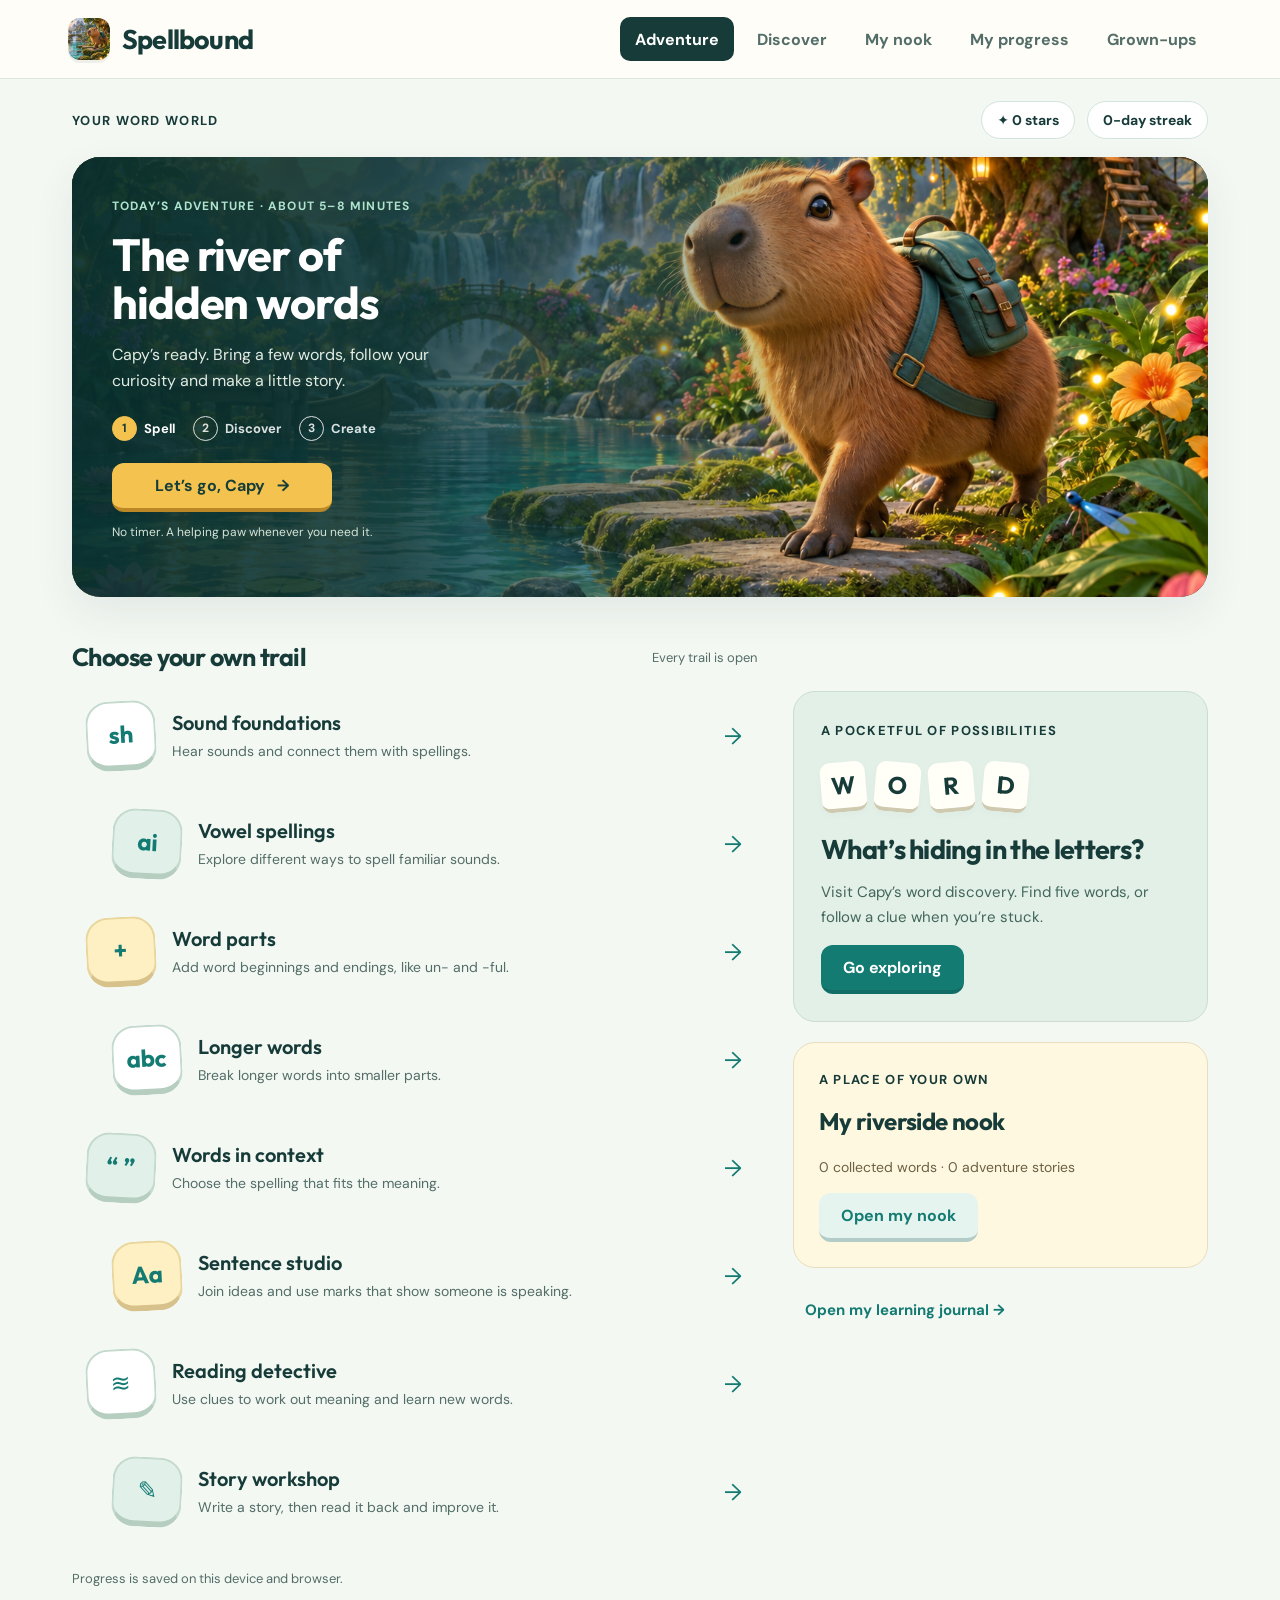
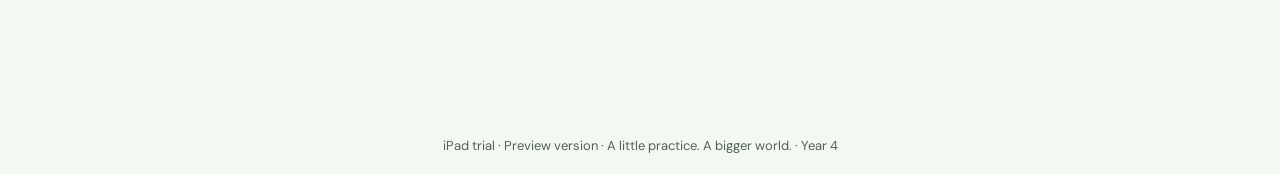
==== preview/index.html @ d4582cff "Add isolated Year 4 Spellbound preview for iPad testing" ====
<!doctype html>
<html lang="en-AU"><head><meta charset="utf-8"><meta name="viewport" content="width=device-width, initial-scale=1"><meta name="theme-color" content="#162644"><meta name="description" content="Supportive Year 4 learning, with guided practice and saved progress."><title>Preview · Spellbound · Capy’s word adventures</title><link rel="icon" href="icon-192.png"><link rel="apple-touch-icon" href="apple-touch-icon.png"><link rel="manifest" href="manifest.json"><link rel="stylesheet" href="app.css"><link rel="stylesheet" href="adventure.css"><script defer src="content.js"></script><script defer src="words.js"></script><script defer src="app.js"></script><script defer src="adventure.js"></script><script defer src="language-help.js"></script><script defer src="progress-view.js"></script><link rel="stylesheet" href="progress-view.css"><script defer src="voice.js"></script></head>
<body data-app="spelling"><header><div class="top"><button class="brand" aria-label="Spellbound home"><img src="capy-garden.png" alt="">Spellbound</button><nav aria-label="Main navigation"><button data-nav="play">Adventure</button><button data-nav="discovery">Discover</button><button data-nav="collection">My nook</button><button data-nav="progress">My progress</button><button data-nav="grownups">Grown-ups</button></nav></div></header><main tabindex="-1"><noscript>This game needs JavaScript enabled to run.</noscript></main><footer>iPad trial · Preview version · A little practice. A bigger world. · Year 4</footer></body></html>
---- preview/app.css ----
@import url('https://fonts.googleapis.com/css2?family=DM+Sans:wght@400;500;600;700&family=Outfit:wght@500;600;700;800&display=swap');
:root{font-family:'DM Sans',system-ui,sans-serif;color:#162644;background:#f3f6fc;font-synthesis:none;--accent:#405be6;--soft:#edf0ff;--line:#dce3ef;--ink:#162644;--muted:#54647d}*{box-sizing:border-box}body{margin:0}body[data-app=spelling]{--accent:#7145bf;--soft:#f3edfd}body[data-app=words]{--accent:#087e77;--soft:#e7f6f2}button,input,textarea{font:inherit}button,a,input,textarea{touch-action:manipulation}button{cursor:pointer;border:0}button:disabled{cursor:default;opacity:.55}button:focus-visible,a:focus-visible,input:focus-visible,textarea:focus-visible{outline:3px solid #ea9700;outline-offset:4px}button,a{ -webkit-tap-highlight-color:transparent}a{color:var(--accent)}header{background:#fff;border-bottom:1px solid var(--line)}.top{max-width:1160px;margin:auto;display:flex;align-items:center;justify-content:space-between;padding:20px 28px;gap:20px}.brand{display:flex;align-items:center;gap:12px;font:700 1.5rem Outfit,system-ui;background:none;color:var(--ink);padding:0}.brand img{width:42px;height:42px;border-radius:12px}.badge{font-size:0.75rem;text-transform:uppercase;letter-spacing:.12em;font-weight:700;color:var(--muted)}nav{display:flex;gap:8px}nav button{background:none;color:var(--muted);padding:11px 15px;border-radius:10px;font-weight:700}nav button.active{background:var(--soft);color:var(--accent)}main{max-width:1104px;margin:36px auto;padding:0 24px 64px}h1,h2,h3{font-family:Outfit,system-ui;line-height:1.15;letter-spacing:-.025em}h1{font-size:clamp(1.75rem,4vw,2.5rem);margin:10px 0 14px}h2{font-size:1.5625rem}h3{font-size:1.25rem}p{line-height:1.65}.muted{color:var(--muted)}.hero{display:grid;grid-template-columns:1fr 280px;gap:24px;margin-bottom:30px}.welcome{padding:24px 0}.welcome p{max-width:570px;margin:0}.today{background:var(--ink);color:white;padding:24px;border-radius:22px;display:flex;flex-direction:column;justify-content:center}.today p{color:#cdd8f1;margin:8px 0 16px}.today strong{font:600 1.6875rem Outfit}.eyebrow{font-size:0.8125rem;letter-spacing:.1em;text-transform:uppercase;font-weight:700}.section-title{display:flex;align-items:center;justify-content:space-between;gap:16px;margin:26px 0 16px}.section-title h2{margin:0}.grid{display:grid;grid-template-columns:repeat(3,1fr);gap:16px}.card{background:#fff;border:1px solid var(--line);border-radius:18px;padding:24px;text-align:left;color:var(--ink);transition:transform .15s,box-shadow .15s}.card:hover{transform:translateY(-3px);box-shadow:0 10px 24px #192c5310}.card h3{margin:17px 0 9px}.card p{margin:0 0 20px;color:var(--muted);font-size:0.9375rem;min-height:48px}.symbol{width:46px;height:46px;border-radius:14px;background:var(--soft);color:var(--accent);display:grid;place-items:center;font:600 1.4375rem Outfit}.card .foot{display:flex;justify-content:space-between;gap:10px;font-size:0.875rem;color:var(--accent);font-weight:700}.pill{display:inline-block;padding:7px 11px;border-radius:8px;background:var(--soft);color:var(--accent);font-size:0.875rem;font-weight:600}.btn{display:inline-flex;align-items:center;justify-content:center;min-height:48px;padding:12px 22px;border-radius:12px;background:var(--accent);color:white;font-weight:700;text-decoration:none}.btn.secondary{background:var(--soft);color:var(--accent)}.btn.quiet{background:transparent;color:var(--muted);border:1px solid var(--line)}.row{display:flex;align-items:center;flex-wrap:wrap;gap:12px}.session{max-width:740px;margin:auto}.session-head{display:flex;align-items:center;justify-content:space-between;gap:16px;margin-bottom:16px}.progress{height:8px;background:#dde4f1;border-radius:8px;overflow:hidden;margin:18px 0 28px}.progress span{display:block;height:100%;background:var(--accent);transition:width .2s}.question{background:white;border:1px solid var(--line);border-radius:24px;padding:32px;box-shadow:0 12px 40px #15284306}.question h1{font-size:1.75rem;line-height:1.35}.question .prompt{font-size:1.25rem}.answers{display:grid;grid-template-columns:1fr 1fr;gap:12px;margin:24px 0}.answer{padding:18px;min-height:62px;background:white;border:2px solid var(--line);border-radius:13px;color:var(--ink);font-size:1.1875rem;font-weight:600}.answer:hover{border-color:var(--accent);background:var(--soft)}.answer.correct{background:#e8f6ee;border-color:#268355}.answer.wrong{background:#fff4e4;border-color:#a66511}.feedback{padding:18px;border-radius:12px;background:#edf6f2;color:#155c41;margin:18px 0;line-height:1.65}.feedback.help{background:#f0f3fc;color:#293d68}.feedback.warn{background:#fff4e4;color:#795014}.feedback:empty{display:none}.visual{margin:22px 0;padding:22px;background:#f6f8fd;border-radius:14px;overflow:auto}.fraction{display:flex;width:100%;height:54px;border:2px solid var(--accent);border-radius:6px;overflow:hidden}.fraction i{flex:1;border-right:1px solid var(--accent)}.fraction i:last-child{border:0}.fraction i.filled{background:var(--accent)}.squares{display:grid;gap:3px;width:max-content;margin:auto}.square{height:30px;width:30px;background:#b9c6ff;border:1px solid #5269cb}.square.empty{visibility:hidden}.caption{text-align:center;font-size:0.875rem;color:var(--muted);margin-top:14px}.numberline{display:flex;justify-content:space-between;border-top:3px solid var(--accent);padding-top:12px;margin-top:12px;min-width:260px}.numberline span{position:relative;font-size:0.875rem}.numberline span:before{content:'';position:absolute;height:12px;width:2px;background:var(--accent);top:-19px;left:45%}.numberline .marked{color:var(--accent);font-weight:800}.field{width:100%;padding:16px;border:2px solid var(--line);border-radius:12px;font-size:1.375rem;margin:12px 0}.sound-parts{display:flex;gap:8px;flex-wrap:wrap;margin:16px 0}.sound-parts span{padding:12px;border-bottom:3px solid var(--accent);background:var(--soft);font-size:1.5rem;min-width:42px;text-align:center;border-radius:5px}.stats{display:grid;grid-template-columns:repeat(3,1fr);gap:15px;margin:25px 0}.stat{background:#fff;border:1px solid var(--line);padding:20px;border-radius:15px}.stat strong{font:700 1.875rem Outfit;display:block;margin-bottom:5px}.stat span{font-size:0.875rem;color:var(--muted)}.list{display:grid;gap:12px}.list-item{background:#fff;border:1px solid var(--line);border-radius:12px;padding:18px;display:flex;align-items:center;justify-content:space-between;gap:16px}.word-chip{background:var(--soft);color:var(--accent);padding:8px 12px;border-radius:9px}.tiles{display:flex;flex-wrap:wrap;gap:9px;justify-content:center;margin:24px 0}.tile{width:56px;height:60px;font:600 1.625rem Outfit;border:1px solid var(--line);border-bottom:4px solid #bdcbd7;border-radius:10px;background:white;color:var(--ink)}.tile:disabled{opacity:.3}.word-built{min-height:65px;text-align:center;font:600 2.1875rem Outfit;letter-spacing:.12em;border-bottom:2px solid var(--line);padding:12px;overflow-wrap:anywhere}.notice{font-size:0.875rem;color:var(--muted);margin:28px 0}.reward{background:var(--soft);border-radius:20px;padding:25px;margin:20px 0}.reward .symbol{font-size:2.5rem;width:70px;height:70px;background:#fff}.theme-choice{background:#fff;border:2px solid var(--line);padding:15px;border-radius:12px;color:var(--ink)}.theme-choice.selected{border-color:var(--accent)}footer{padding:20px;text-align:center;color:var(--muted);font-size:0.8125rem}details{background:white;border:1px solid var(--line);padding:20px;border-radius:13px;margin:12px 0}summary{cursor:pointer;font-weight:700;line-height:1.6}table{border-collapse:collapse;width:100%;font-size:0.875rem}td,th{padding:12px;text-align:left;border-bottom:1px solid var(--line);vertical-align:top}textarea.field{font-size:1.0625rem;min-height:170px;line-height:1.6}.sr-only{position:absolute;width:1px;height:1px;overflow:hidden;clip:rect(0,0,0,0)}@media(max-width:760px){.top{padding:16px;flex-wrap:wrap;gap:10px}.brand{font-size:1.3125rem}nav{width:100%;justify-content:space-between}nav button{padding:10px}.hero{grid-template-columns:1fr}.welcome{padding:8px 0}.today{padding:20px}.grid{grid-template-columns:1fr 1fr}main{padding:0 16px 35px;margin-top:24px}.question{padding:22px}.stats{gap:8px}.stat{padding:13px}.stat strong{font-size:1.5rem}.card{padding:18px}}@media(max-width:440px){.grid{grid-template-columns:1fr}.card p{min-height:0}.answers{grid-template-columns:1fr}.question h1{font-size:1.5rem}.tile{width:43px;height:51px}.stats{grid-template-columns:1fr}.list-item{align-items:flex-start;flex-direction:column}}@media(prefers-reduced-motion:reduce){*,*:before,*:after{animation:none!important;transition:none!important;scroll-behavior:auto!important}}

[hidden]{display:none!important}main:focus{outline:none}

select.field{font-size:1rem;max-width:100%;color:var(--ink);background:#fff}button{min-height:44px}input[type=checkbox]{width:22px;height:22px;vertical-align:middle;margin:10px 8px 10px 0}input[type=range]{min-height:44px}.voice-settings p{font-size:0.875rem}.voice-settings label{display:block;font-weight:700;margin-top:14px}.voice-settings select{font-size:1rem}.voice-settings{overflow-wrap:anywhere}nav button{min-height:44px}.chart-column>span{overflow-wrap:normal}.skill-jump{min-height:44px}img{max-width:100%}

.trail-copy,.trail-copy strong,.mission-card,.capy-coach>div{min-width:0;overflow-wrap:anywhere}.top{min-width:0}.brand{min-width:0;overflow-wrap:anywhere}button,summary{overflow-wrap:anywhere}.row>*{max-width:100%}main{overflow-wrap:anywhere}

.top{flex-wrap:wrap}.brand{flex:0 0 auto;max-width:100%;overflow-wrap:normal;word-break:normal;font-size:min(1.6875rem,8vw)}.top nav{max-width:100%;flex:0 1 auto}
---- preview/adventure.css ----
body[data-app=spelling]{--accent:#147b73;--soft:#e5f4ef;--ink:#163b38;--muted:#536d68;--line:#d3e4de;color:var(--ink);background:#f4f8f3}header{background:#fffdf8;border-bottom-color:#dce6dc}.top{max-width:1200px;padding:17px 28px}.brand{font-size:1.6875rem;letter-spacing:-.03em}.brand img{box-shadow:0 3px 0 #163b3812}nav button.active{background:#163b38;color:white}.badge{color:var(--muted)}main{max-width:1184px;margin-top:22px}.adventure-topline{display:flex;justify-content:space-between;align-items:center;gap:12px;margin:0 0 18px}.counter{font-size:0.875rem;background:#fff;border:1px solid var(--line);border-radius:24px;padding:9px 15px;font-weight:700;white-space:nowrap}.adventure-hero{position:relative;min-height:434px;isolation:isolate;border-radius:28px;overflow:hidden;background:#123e36;box-shadow:0 16px 40px #163b3815}.world-art{position:absolute;inset:0;width:100%;height:100%;object-fit:cover;object-position:center 51%;z-index:-2}.adventure-hero:after{content:'';position:absolute;inset:0;background:linear-gradient(90deg,#082f2eee 0%,#0b3434de 28%,#0b343475 48%,transparent 70%);z-index:-1}.mission-card{width:51%;padding:36px;color:#fff}.mission-card .eyebrow{color:#aee4ce;font-size:0.75rem}.mission-card h1{font-size:clamp(2rem,4vw,2.8125rem);line-height:1.06;max-width:360px;margin:16px 0}.mission-card p{font-size:1rem;line-height:1.6;color:#e0ece2;max-width:350px;margin-bottom:20px}.btn{border-bottom:4px solid #063e3838;gap:12px;transition:transform .15s,filter .15s;min-height:49px}.btn:hover{transform:translateY(-2px);filter:brightness(1.04)}.btn:active{transform:translateY(2px);border-bottom-width:2px}.btn.gold{background:#f4c34f;color:#173d38;border-bottom-color:#bb8825}.mission-card .btn{min-width:220px}.mission-note{display:block;font-size:0.75rem;margin-top:12px;color:#d5e5d9}.mission-steps{list-style:none;display:flex;padding:0;gap:18px;margin:22px 0;align-items:center}.mission-steps li{display:flex;align-items:center;gap:7px;font-size:0.8125rem;font-weight:700;opacity:.68;position:relative}.mission-steps li span{border:1px solid currentColor;border-radius:50%;width:25px;height:25px;display:grid;place-items:center;font-size:0.75rem}.mission-steps li.current{opacity:1}.mission-steps li.current span{background:#f4c34f;border-color:#f4c34f;color:#173d38}.mission-steps li.done{opacity:1}.mission-steps li.done span{background:#abe3c4;color:#163b38;border-color:#abe3c4}.adventure-columns{display:grid;grid-template-columns:minmax(0,1.65fr) minmax(0,1fr);gap:36px;margin-top:18px}.section-title{margin-top:28px}.section-title .muted{font-size:0.8125rem}.trail-list{display:grid;position:relative;gap:12px;padding-left:14px}.trail-list:before{content:'';position:absolute;left:49px;top:38px;bottom:38px;border-left:3px dashed #b8cfc2;z-index:-1}.trail{display:flex;align-items:center;gap:16px;padding:13px 15px 13px 0;background:transparent;text-align:left;border-radius:18px;color:var(--ink)}.trail:nth-child(even){margin-left:26px}.trail:hover{background:#e5efe7}.trail-node{display:grid;place-items:center;width:70px;height:70px;flex-shrink:0;background:#fff;border:2px solid #c4dace;border-bottom:6px solid #b5cebf;border-radius:23px;font:700 1.5rem Outfit;color:var(--accent);transform:rotate(-3deg)}.trail:nth-child(3n+2) .trail-node{background:#e1f1ea;transform:rotate(3deg)}.trail:nth-child(3n) .trail-node{background:#fff0c3;border-color:#e9d69c;border-bottom-color:#d8c28b}.trail-copy{display:grid;gap:7px}.trail-copy strong{font:600 1.25rem Outfit}.trail-copy>span{font-size:0.875rem;color:var(--muted);line-height:1.4}.trail-end{margin-left:auto;font-size:1.4375rem;color:var(--accent)}.side-quests{padding-top:76px;display:grid;gap:20px;align-content:start}.discovery-invite{background:#e3f0e8;border:1px solid #caddce;border-radius:22px;padding:27px}.discovery-invite h2{font-size:1.6875rem;margin:17px 0 10px}.discovery-invite p{font-size:0.9375rem;color:#42665b}.sample-tiles{display:flex;gap:9px;margin:22px 0}.sample-tiles span{display:grid;place-items:center;width:45px;height:50px;border-radius:10px;background:#fffef7;border-bottom:4px solid #cec9af;font:700 1.5rem Outfit;box-shadow:0 2px 8px #163b3807;transform:rotate(-5deg)}.sample-tiles span:nth-child(even){transform:rotate(5deg)}.nook-invite{padding:25px;background:#fff8e1;border:1px solid #e8ddbc;border-radius:22px}.nook-invite h2{font-size:1.5rem}.nook-invite p{font-size:0.875rem;color:#6b6144}.journal-link{background:transparent;color:var(--accent);padding:12px;text-align:left;font-weight:700;font-size:0.9375rem}.capy-coach{display:flex;align-items:center;gap:15px;margin:20px 0;background:#e4f1e8;border:1px solid #cfdfd3;border-radius:18px;padding:12px 18px 12px 12px}.capy-coach img{width:70px;height:70px;object-fit:cover;object-position:72% 50%;border-radius:50%;flex-shrink:0;border:3px solid white}.capy-coach .eyebrow{font-size:0.6875rem;color:#427467}.capy-coach p{font-size:0.9375rem;line-height:1.55;margin:4px 0}.session{max-width:780px}.question{border-radius:23px;border-color:#d4e2d8;box-shadow:0 6px 0 #dce7df50}.question h1{color:var(--ink)}.question .eyebrow{color:var(--accent);font-size:0.75rem}.question .field{background:#fffef9;letter-spacing:.02em}.question .answers{gap:14px}.answer{border-bottom-width:4px}.progress{background:#dce7df;height:11px}.progress span{background:var(--accent);border-radius:10px}.tile{background:#fffbed;border-color:#e5d9b7;border-bottom-color:#cdbb8d;border-bottom-width:5px;font-size:1.8125rem;color:#244e45;width:62px;height:68px;transition:transform .12s}.tile:not(:disabled):hover{transform:translateY(-4px);background:#fff3cb}.tile:disabled{background:#ecefe7;border-color:#dde1d6}.discovery-board .tiles{margin:26px 0 28px}.word-built{border:2px dashed #c4d6ca;border-radius:14px;background:#f8fbf4;color:#235c4b;letter-spacing:.09em;min-height:78px;padding:18px;font-size:2.0625rem}.found-heading{font-size:0.8125rem;font-weight:700;text-transform:uppercase;letter-spacing:.08em;color:var(--muted);margin:26px 0 12px}.word-chip{background:#e0efe4;color:#215944;border:1px solid #c5dfcc;border-bottom:3px solid #b4d1bd;font-weight:600}.stage-complete{text-align:center;padding-top:20px}.stage-complete .mission-steps,.stage-complete .row{justify-content:center}.stage-complete .capy-coach{text-align:left}.stage-complete .btn{margin:10px}.stage-complete h1{font-size:2.5rem}.stamp,.earned-stamp{display:grid;place-items:center;width:95px;height:95px;margin:0 auto 24px;border-radius:30px;background:#f8d977;border:3px solid #e6b84b;color:#426337;font-size:3.125rem;transform:rotate(-7deg);box-shadow:0 6px 0 #cbab50}.earned-stamp{width:120px;height:120px;font-size:4.0625rem}.celebration-rewards{margin:25px 0}.nook-banner{position:relative;overflow:hidden;border-radius:24px;height:250px;background:#143d35;color:#fff;isolation:isolate}.nook-banner img{position:absolute;inset:0;width:100%;height:100%;object-fit:cover;object-position:center 45%;z-index:-2}.nook-banner:after{content:'';position:absolute;inset:0;background:linear-gradient(90deg,#0b332ff5,transparent);z-index:-1}.nook-banner>div{padding:48px 32px;max-width:440px}.nook-banner h2{font-size:1.875rem}.nook-banner p{color:#d5eadf}.word-pocket{margin:20px 0 35px}.saved-story{white-space:pre-wrap;overflow-wrap:anywhere}.stamp-collection{display:flex;gap:10px;flex-wrap:wrap}.collect-stamp{display:flex;align-items:center;flex-direction:column;justify-content:center;gap:9px;padding:16px 9px;border:2px dashed #bdcfc0;border-radius:16px;flex:1;min-width:85px;text-align:center;color:#677a6d;background:#eef3ee}.collect-stamp>span{font-size:1.75rem}.collect-stamp strong{font-size:0.75rem}.collect-stamp small{font-size:0.75rem}.collect-stamp.earned{background:#fff2c2;color:#76531a;border:2px solid #e4c368;box-shadow:0 3px 0 #d7bd71}.theme-grid{display:grid;grid-template-columns:1fr 1fr;gap:12px}.theme-choice{display:flex;flex-direction:column;align-items:center;gap:9px}.theme-choice small{font-size:0.75rem}.colour-swatch{width:42px;height:22px;border-radius:8px}.little-win{animation:little-win .35s ease-out}@keyframes little-win{50%{box-shadow:0 0 0 5px #abd9b670;transform:translateY(-2px)}}.stage-complete .earned-stamp{animation:stamp-in .45s ease-out}@keyframes stamp-in{from{transform:scale(.6) rotate(-20deg);opacity:.2}to{transform:scale(1) rotate(-7deg);opacity:1}}footer{color:#62786c}.notice{font-size:0.8125rem}@media(min-width:1100px){.adventure-hero{min-height:440px}.mission-card{padding:37px 40px}}@media(max-width:820px){.adventure-columns{grid-template-columns:1.4fr 1fr;gap:22px}.mission-card{width:58%;padding:28px}.adventure-hero:after{background:linear-gradient(90deg,#082f2ef5,#0b3434b0 48%,transparent 85%)}.trail-copy strong{font-size:1.125rem}.trail-node{width:57px;height:60px;border-radius:18px}.trail-list:before{left:42px}.side-quests{padding-top:80px}.discovery-invite,.nook-invite{padding:20px}.sample-tiles{gap:5px}.sample-tiles span{width:35px;height:43px}}@media(max-width:620px){main{padding:0 16px 36px;margin-top:16px}.top{padding:14px 16px}.brand{font-size:1.5625rem}.adventure-topline .eyebrow{display:none}.adventure-topline{justify-content:flex-end}.adventure-hero{min-height:500px;border-radius:22px;display:flex;align-items:flex-end}.world-art{height:100%;object-position:66% 25%}.adventure-hero:after{background:linear-gradient(0deg,#082f2eff 0%,#082f2efa 30%,#082f2e9c 54%,transparent 76%)}.mission-card{width:100%;padding:26px}.mission-card h1{font-size:2.1875rem;max-width:300px}.mission-card p{max-width:350px}.mission-card .btn{width:100%}.mission-card .eyebrow{font-size:0.6875rem}.mission-steps{gap:20px}.adventure-columns{grid-template-columns:1fr;gap:4px}.side-quests{padding-top:14px;grid-template-columns:1fr}.section-title h2{font-size:1.4375rem}.trail-copy>span{font-size:0.875rem}.trail-node{width:60px;height:64px}.trail:nth-child(even){margin-left:18px}.trail-copy strong{font-size:1.1875rem}.trail-list{padding-left:4px}.trail-list:before{left:33px}.trail{gap:14px}.session-head{font-size:0.8125rem;flex-wrap:wrap}.session-head .btn{padding:10px 15px}.capy-coach{padding:10px;gap:10px}.capy-coach img{width:53px;height:53px}.capy-coach p{font-size:0.875rem}.tile{width:43px;height:54px;font-size:1.5625rem}.tiles{gap:7px}.question{padding:21px}.question h1{font-size:1.5625rem}.stage-complete h1{font-size:2rem}.nook-banner{height:280px}.nook-banner>div{padding:30px 22px;max-width:310px}.nook-banner:after{background:linear-gradient(90deg,#0b332ff5,#0b332f44)}.nook-banner h2{font-size:1.6875rem}.sample-tiles span{width:45px;height:50px}.counter{padding:8px 12px}.mission-note{font-size:0.75rem}.mission-steps li{font-size:0.75rem}}

.brand img{object-fit:cover;object-position:72% 50%}

.discovery-banner{height:260px}.discovery-banner h1{font-size:2.3125rem}.discovery-banner>div{padding:28px 32px;max-width:425px}.rack-map{display:grid;grid-template-columns:1fr 1fr;gap:20px}.rack-island{border:1px solid #c6d9cb;border-bottom:5px solid #bed2c3;border-radius:23px;background:#e9f2e9;padding:24px;text-align:left;color:var(--ink);transition:transform .15s}.rack-island:nth-child(3n+2){background:#fff5d8;border-color:#e7d7a9;border-bottom-color:#d8c697}.rack-island:nth-child(3n){background:#e8f2f5;border-color:#c5dce3;border-bottom-color:#b6cfd8}.rack-island:hover{transform:translateY(-3px)}.rack-island strong{font:600 1.5rem Outfit;display:block}.rack-island small{display:block;font-size:0.875rem;margin-top:6px;color:var(--muted)}.island-number{font:600 1rem Outfit;background:#ffffff99;padding:13px;border-radius:13px}.island-action{font-size:0.875rem;font-weight:700}.rack-island .sample-tiles{flex-wrap:wrap;gap:6px}.rack-island .sample-tiles span{width:35px;height:41px;font-size:1.375rem}@media(max-width:620px){.rack-map{grid-template-columns:1fr}.discovery-banner>div{padding:24px;max-width:300px}.discovery-banner h1{font-size:2rem}}
---- preview/progress-view.css ----
.progress-heading{display:flex;justify-content:space-between;align-items:center;gap:20px}.progress-medal{display:grid;place-items:center;width:90px;height:90px;flex-shrink:0;background:#ffe7a0;color:#8b621c;border:3px solid #eec866;border-radius:28px;font-size:3rem;transform:rotate(8deg)}.progress-panel{padding:26px;background:#fff;border:1px solid var(--line);border-radius:22px;margin:22px 0}.progress-panel h2{margin-top:0}.progress-panel .muted{font-size:0.875rem}.milestone{background:var(--soft)}.milestone-track{height:15px;border-radius:12px;background:#fff;overflow:hidden}.milestone-track>span{display:block;background:var(--accent);height:100%;border-radius:12px}.session-chart{display:flex;gap:10px;align-items:flex-end;overflow:auto;padding:15px 0}.chart-column{flex:1;min-width:37px;text-align:center;font-size:0.75rem}.chart-column>span{display:block;margin-top:9px}.bar-track{height:115px;background:var(--soft);border-radius:7px;display:flex;align-items:flex-end;margin-top:7px}.bar-track>span{width:100%;background:var(--accent);border-radius:7px}.practice-days{display:grid;grid-template-columns:repeat(14,1fr);gap:8px;overflow:auto}.practice-day{text-align:center;min-width:45px;font-size:0.75rem}.practice-day strong{display:grid;place-items:center;height:38px;border-radius:10px;background:#edf0ee;margin:7px 0;font-size:1.25rem;color:#738179}.practice-day.practised strong{background:var(--accent);color:#fff}.practice-day small{font-size:0.75rem;white-space:nowrap}.chart-key{display:flex;gap:20px;flex-wrap:wrap;margin:20px 0;font-size:0.875rem}.chart-key span{display:flex;align-items:center;gap:8px}.chart-key i{display:inline-block;width:13px;height:13px;background:var(--accent);border-radius:4px}.help-colour{background:#e4ac43!important}.skill-chart{display:grid;gap:17px}.skill-chart-row{display:grid;grid-template-columns:190px 1fr 65px;gap:14px;align-items:center}.skill-jump{text-align:left;background:transparent;font-weight:700;color:var(--ink);padding:7px 0;font-size:0.875rem}.skill-jump span{color:var(--accent)}.skill-bar{display:flex;height:18px;background:var(--soft);border-radius:7px;overflow:hidden}.skill-bar>span{height:100%;background:var(--accent)}.skill-total{font-size:0.8125rem;color:var(--muted);text-align:right}@media(max-width:620px){.progress-panel{padding:19px}.progress-medal{width:60px;height:65px;font-size:2rem}.skill-chart-row{grid-template-columns:1fr 65px;gap:6px}.skill-jump{grid-column:1/-1}.practice-days{grid-template-columns:repeat(7,1fr);gap:9px}.chart-column{min-width:34px}.session-chart{gap:8px}}

nav{flex-wrap:wrap}.word-help{margin:24px 0 0;background:var(--soft);font-size:0.9375rem}.word-help p{line-height:1.65}.word-help summary{font-size:0.875rem}

.chart-column{display:grid;grid-template-rows:18px 122px 32px;align-items:start}.bar-track{margin-top:7px}.chart-column>span{white-space:nowrap;font-size:0.75rem}.session-chart{align-items:start}.practice-days small{font-size:0.75rem}@media(max-width:440px){.stats{grid-template-columns:repeat(3,minmax(0,1fr));gap:8px}.stat{padding:12px 8px}.stat strong{font-size:1.5625rem}.stat span{font-size:0.75rem;line-height:1.4;display:block}}

footer{color:#526257}.collect-stamp{color:#526257}.mission-steps li{opacity:.85}.session-chart:focus-visible,.practice-days:focus-visible{outline:3px solid #b47a00;outline-offset:4px}
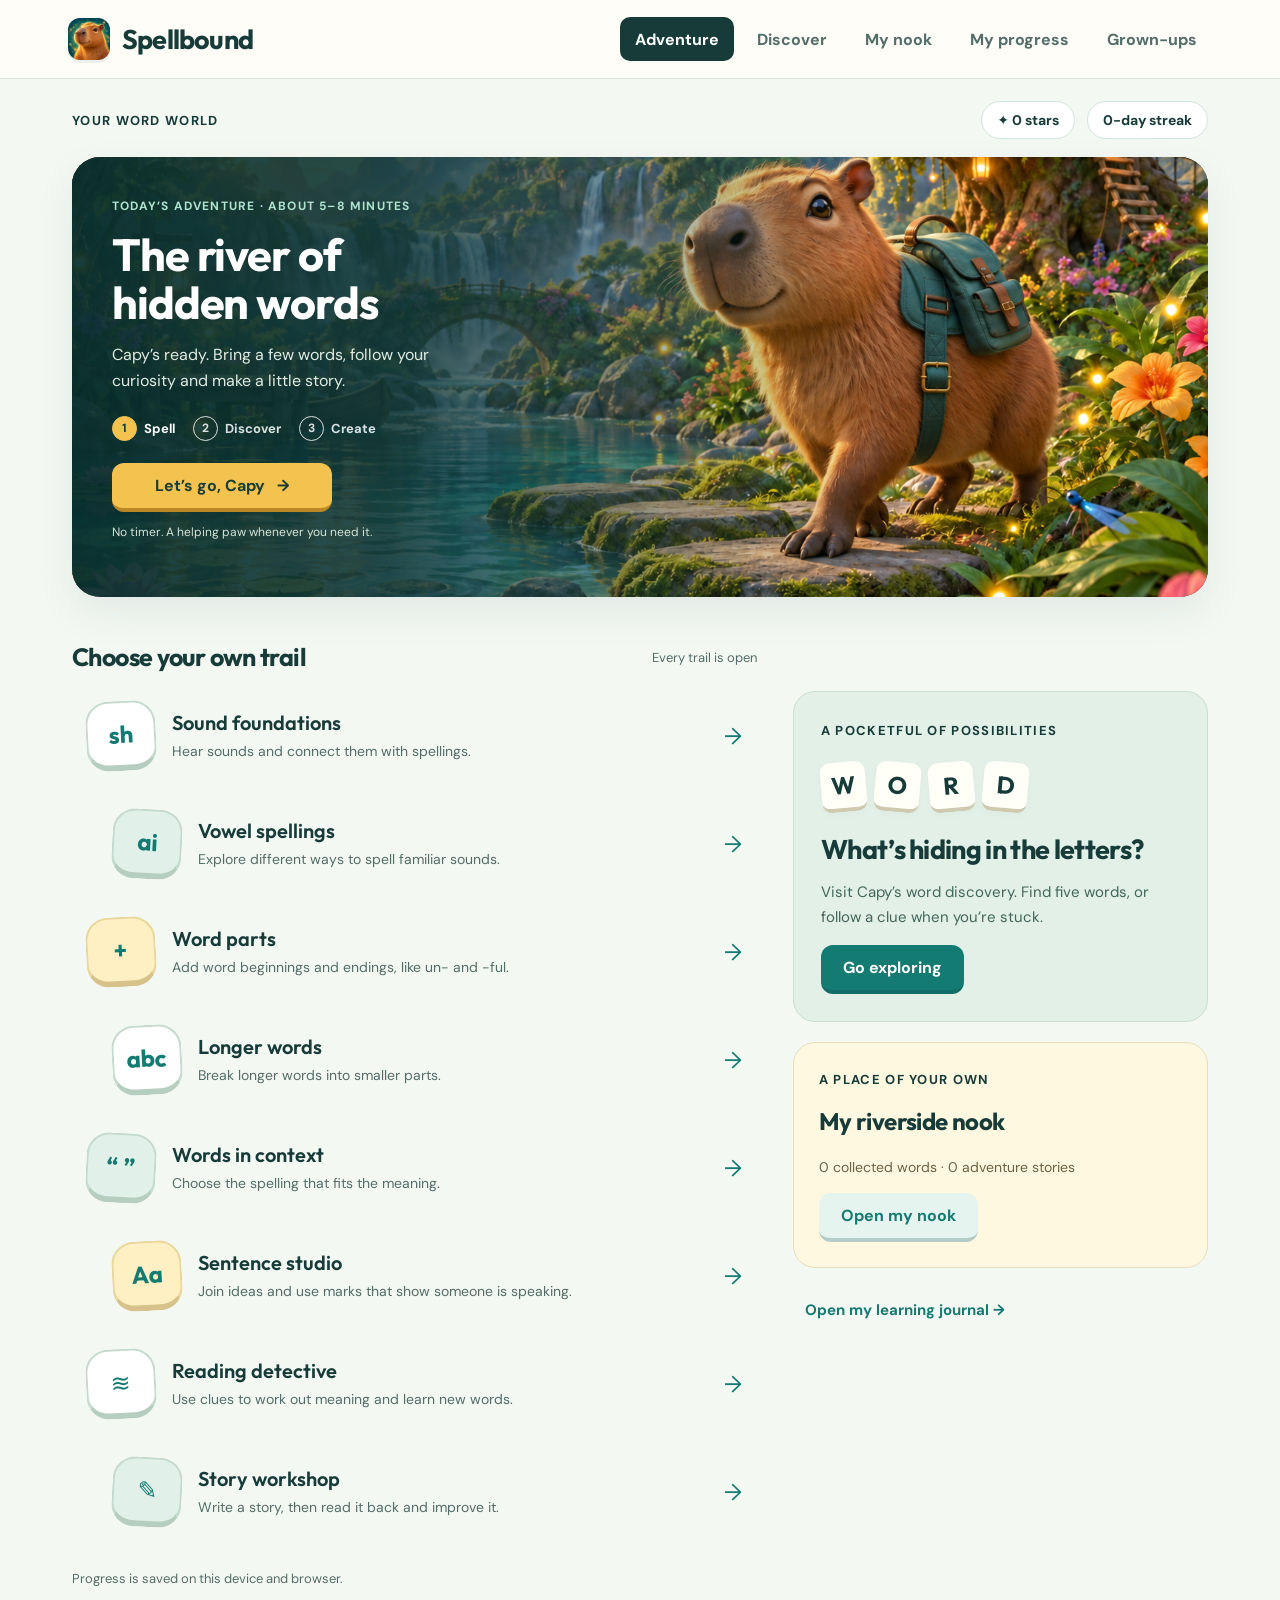
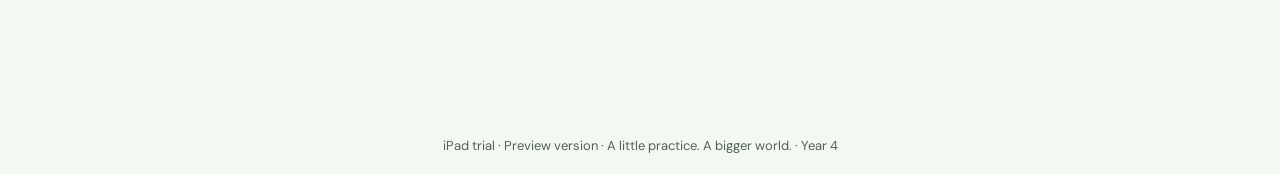
==== commit c006247d: "Refresh Capy icon and fix saddlebag harness" ====
--- a/preview/index.html
+++ b/preview/index.html
@@ -1,3 +1,3 @@
 <!doctype html>
-<html lang="en-AU"><head><meta charset="utf-8"><meta name="viewport" content="width=device-width, initial-scale=1"><meta name="theme-color" content="#162644"><meta name="description" content="Supportive Year 4 learning, with guided practice and saved progress."><title>Preview · Spellbound · Capy’s word adventures</title><link rel="icon" href="icon-192.png"><link rel="apple-touch-icon" href="apple-touch-icon.png"><link rel="manifest" href="manifest.json"><link rel="stylesheet" href="app.css"><link rel="stylesheet" href="adventure.css"><script defer src="content.js"></script><script defer src="words.js"></script><script defer src="app.js"></script><script defer src="adventure.js"></script><script defer src="language-help.js"></script><script defer src="progress-view.js"></script><link rel="stylesheet" href="progress-view.css"><script defer src="voice.js"></script></head>
-<body data-app="spelling"><header><div class="top"><button class="brand" aria-label="Spellbound home"><img src="capy-garden.png" alt="">Spellbound</button><nav aria-label="Main navigation"><button data-nav="play">Adventure</button><button data-nav="discovery">Discover</button><button data-nav="collection">My nook</button><button data-nav="progress">My progress</button><button data-nav="grownups">Grown-ups</button></nav></div></header><main tabindex="-1"><noscript>This game needs JavaScript enabled to run.</noscript></main><footer>iPad trial · Preview version · A little practice. A bigger world. · Year 4</footer></body></html>+<html lang="en-AU"><head><meta charset="utf-8"><meta name="viewport" content="width=device-width, initial-scale=1"><meta name="theme-color" content="#162644"><meta name="description" content="Supportive Year 4 learning, with guided practice and saved progress."><title>Preview · Spellbound · Capy’s word adventures</title><link rel="icon" href="icon-192-v2.png"><link rel="apple-touch-icon" href="apple-touch-icon-v2.png"><link rel="manifest" href="manifest.json"><link rel="stylesheet" href="app.css"><link rel="stylesheet" href="adventure.css"><script defer src="content.js"></script><script defer src="words.js"></script><script defer src="app.js"></script><script defer src="adventure.js"></script><script defer src="language-help.js"></script><script defer src="progress-view.js"></script><link rel="stylesheet" href="progress-view.css"><script defer src="voice.js"></script></head>
+<body data-app="spelling"><header><div class="top"><button class="brand" aria-label="Spellbound home"><img src="icon-192-v2.png" alt="">Spellbound</button><nav aria-label="Main navigation"><button data-nav="play">Adventure</button><button data-nav="discovery">Discover</button><button data-nav="collection">My nook</button><button data-nav="progress">My progress</button><button data-nav="grownups">Grown-ups</button></nav></div></header><main tabindex="-1"><noscript>This game needs JavaScript enabled to run.</noscript></main><footer>iPad trial · Preview version · A little practice. A bigger world. · Year 4</footer></body></html>
